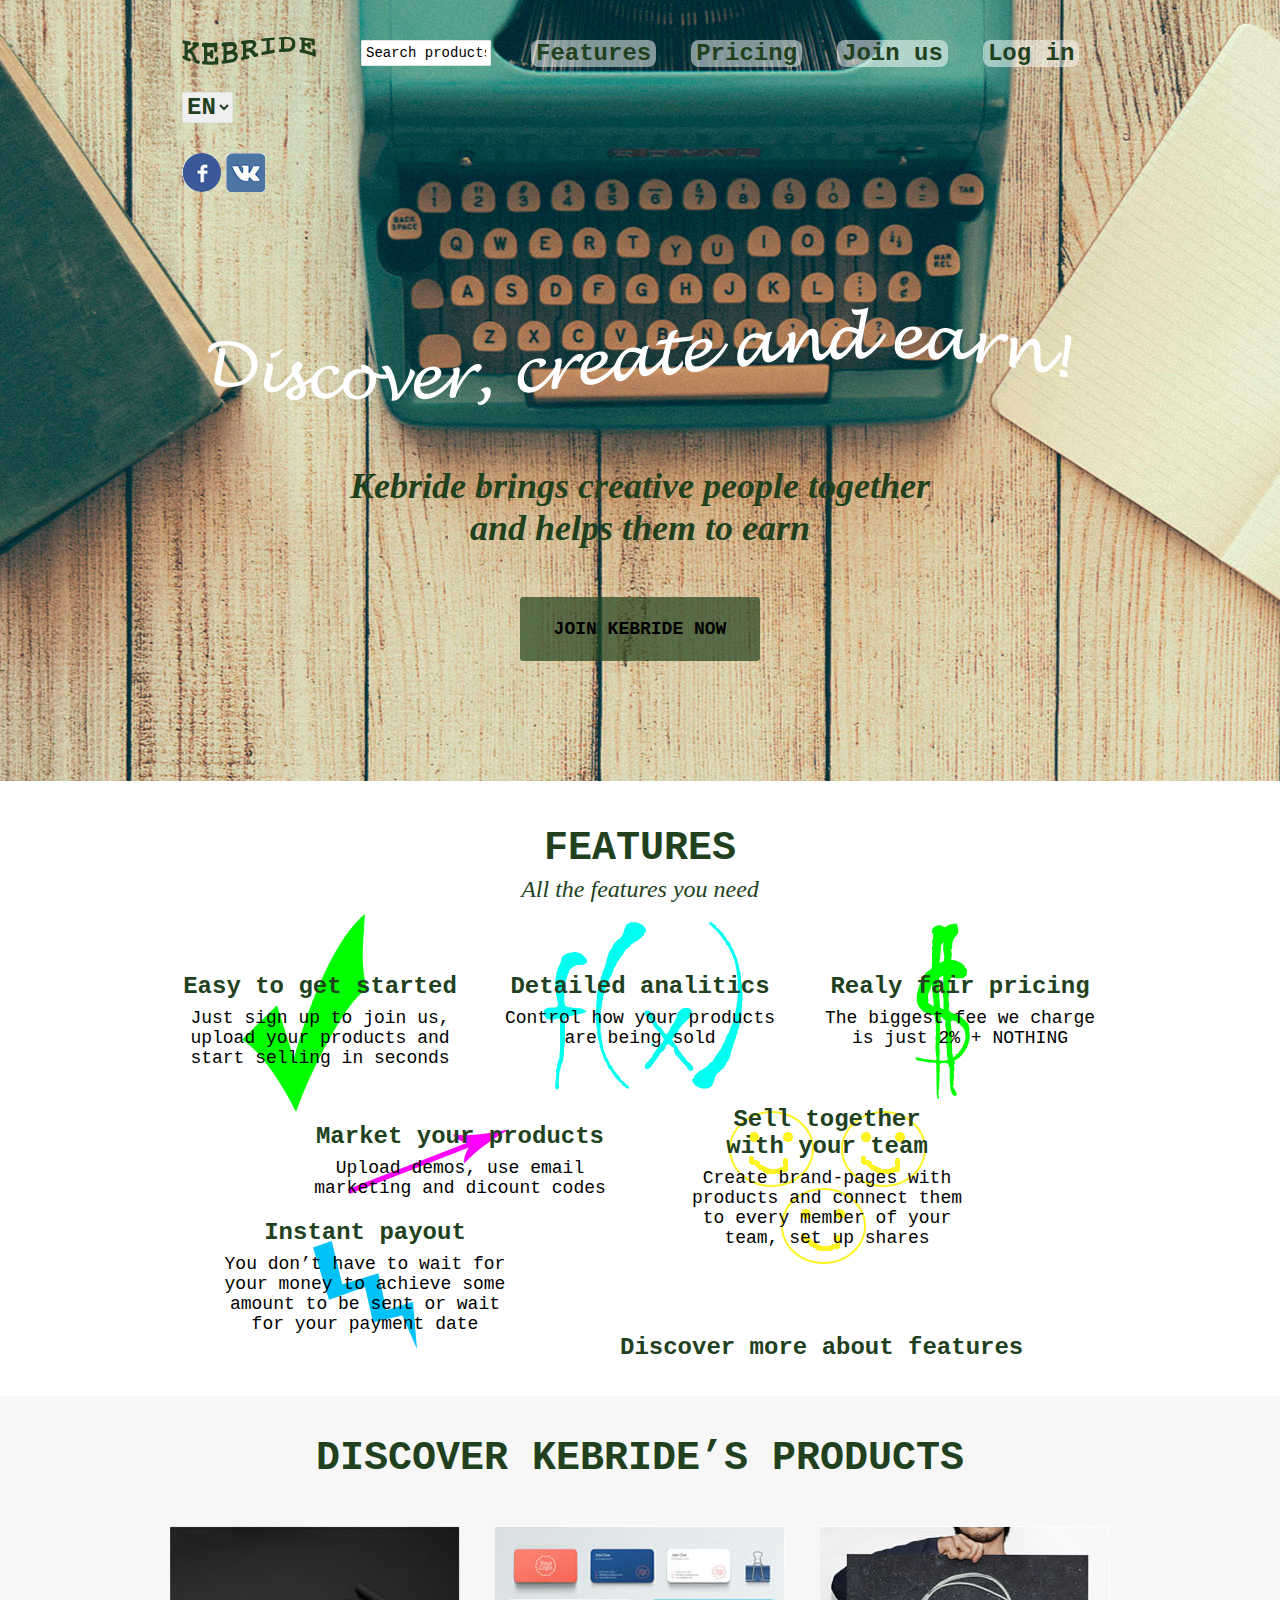
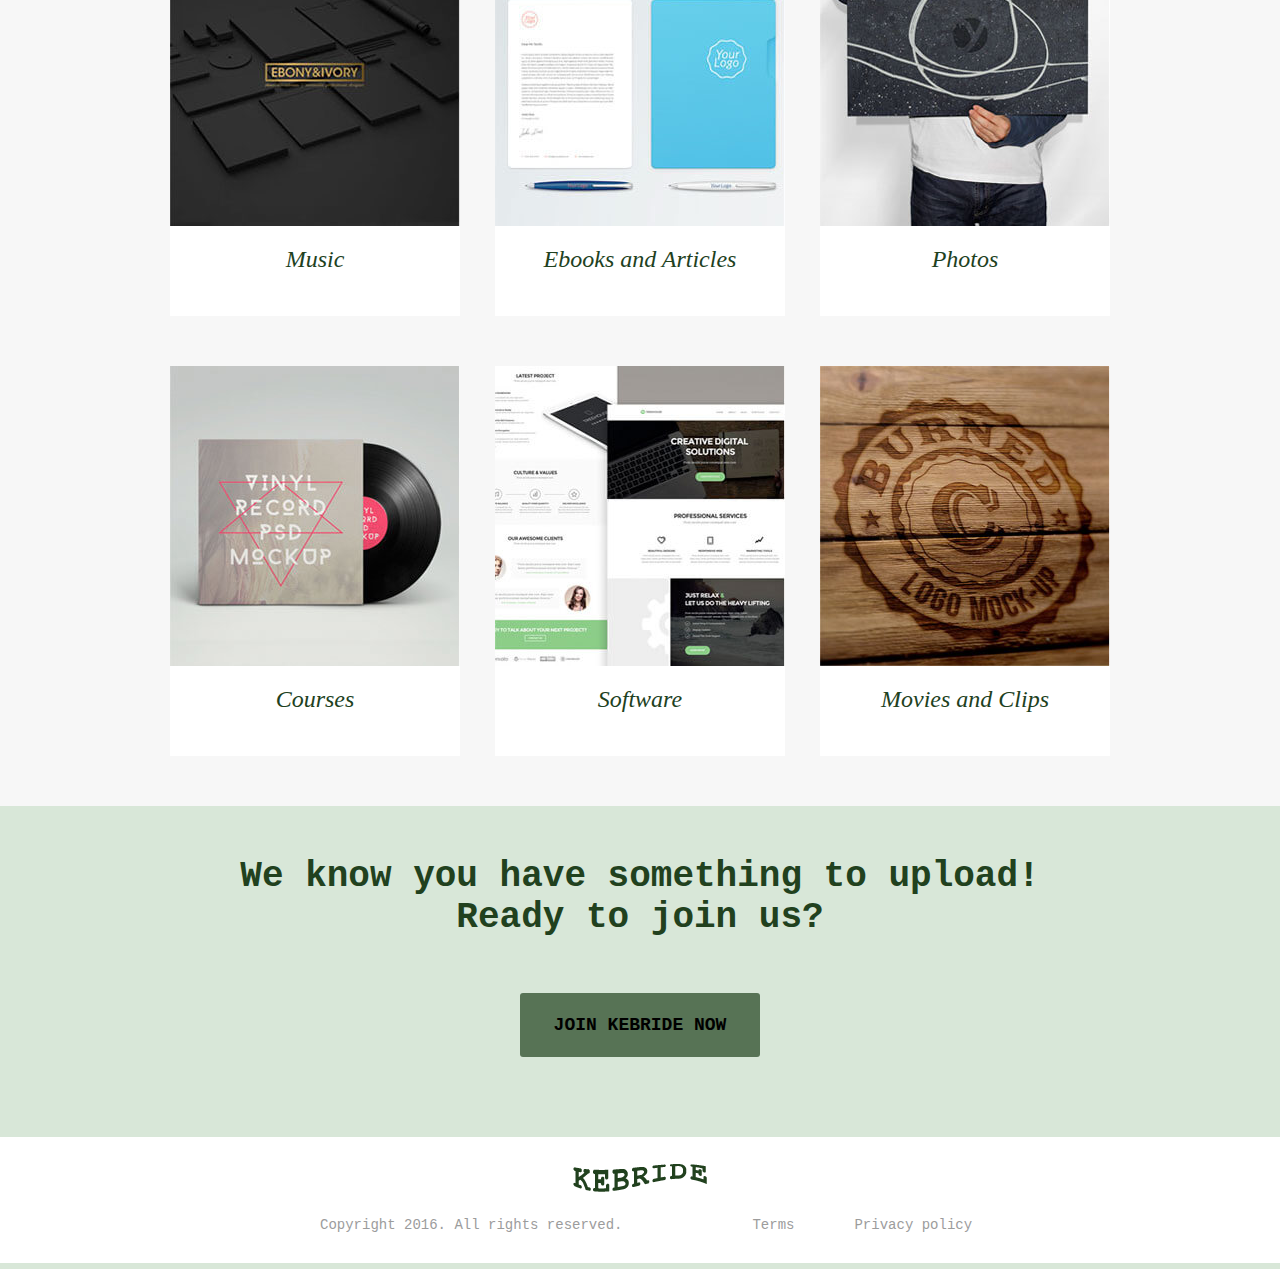
==== index.html @ 5f7774ef "v2 03_10_2016" ====
<!DOCTYPE html>
<html lang="ru">

<head>
    <meta charset="UTF-8">
    <meta http-equiv="X-UA-Compatible" content="IE=edge">
    <meta name="viewport" content="width=device-width, initial-scale=1.0">
    <link rel="stylesheet" href="css/normalize.css">
    <link rel="stylesheet" href="css/style.css">
    <title>Document</title>
</head>

<body>
    <header class="index-header">
        <div class="container">
            <img class="logo" src="img/logo.png" alt="logo" width="134" height="28">
            <form class="search" action="search.php" method="get">
                <input type="text" name="search" id="search" placeholder="Search products">
            </form>
            <nav class="index-menu">
                <ul>
                    <li>
                        <a href="">Features</a>
                    </li>
                    <li>
                        <a href="">Pricing</a>
                    </li>
                    <li>
                        <a href="">Join us</a>
                    </li>
                    <li>
                        <a href="">Log in</a>
                    </li>
                </ul>
            </nav>
            <select class="select" name="select_lang" id="select_lang">
                <option value="en">en</option>
                <option value="ru">ru</option>
            </select>
            <a class="fb" href="http://facebook.com"></a>
            <a class="vk" href="http://vk.com"></a>
            <div class="slogan"></div>
            <h1 class="index-title">Kebride brings creative people together<br> and helps them to earn</h1>
            <a class="btn" href="">join kebride now</a>
        </div>
    </header>
    <section class="features">
        <div class="container">
            <h3 class="section-title">features</h3>
            <p class="section-sub-title">All the features you need</p>
            <div class="feature-item item1">
                <span class="feature-item-title item-title1">Easy to get started</span>
                <p class="feature-item-text item-text1">Just sign up to join us, upload your products and start selling in seconds</p>
            </div>
            <div class="feature-item item2">
                <span class="feature-item-title item-title2">Detailed analitics</span>
                <p class="feature-item-text">Control how your products are being sold</p>
            </div>
            <div class="feature-item item3">
                <span class="feature-item-title item-title1">Realy fair pricing</span>
                <p class="feature-item-text">The biggest fee we charge is just 2% + NOTHING</p>
            </div>
            <div class="feature-item item4">
                <span class="feature-item-title item-title4">Market your products</span>
                <p class="feature-item-text">Upload demos, use email marketing and dicount codes</p>
            </div>
            <div class="feature-item item5">
                <span class="feature-item-title">Sell together</span>
                <span class="feature-item-title item-title5">with your team</span>
                <p class="feature-item-text">Create brand-pages with products and connect them to every member of your team, set up shares</p>
            </div>
            <div class="feature-item item6">
                <span class="feature-item-title item-title6">Instant payout</span>
                <p class="feature-item-text">You don’t have to wait for your money to achieve some amount to be sent or wait for your payment date</p>
            </div>
            <a class="features-link" href="#">Discover more about features</a>
        </div>
    </section>
    <section class="products">
        <div class="container">
            <h3 class="section-title">discover kebride’s products</h3>
            <a class="product-item music" href="#"><span class="product-item-title">Music</span></a>
            <a class="product-item ebook" href="#"><span class="product-item-title">Ebooks and Articles</span></a>
            <a class="product-item photo" href="#"><span class="product-item-title">Photos</span></a>
            <a class="product-item courses" href="#"><span class="product-item-title">Courses</span></a>
            <a class="product-item soft" href="#"><span class="product-item-title">Software</span></a>
            <a class="product-item movie" href="#"><span class="product-item-title">Movies and Clips</span></a>
        </div>
    </section>
    <section class="promoblock">
        <div class="container">
            <span class="promoblock-text">We know you have something to upload!</span>
            <span class="promoblock-text">Ready to join us?</span>
            <a class="btn" href="">join kebride now</a>
        </div>
    </section>
    <footer class="index-footer">
        <div class="container">
            <img class="logo" src="img/logo.png" alt="logo" width="134" height="28">
            <span class="footer-text">Copyright 2016. All rights reserved.</span>
            <a href="" class="footer-text">Terms</a>
            <a href="" class="footer-text">Privacy policy</a>
        </div>
    </footer>
</body>

</html>
---- css/style.css ----
body {
    font-family: Courier New Regular;
    font-size: 18px;
}

.index-header {
    width: 100%;
    /*    min-width: 940px;*/
    margin: 0 auto;
    padding-top: 40px;
    background: #c0c0c0 url(../img/bg-header.jpg) 50% 0 no-repeat;
    /*    background-size: cover;*/
}

.container {
    max-width: 940px;
    margin: 0 auto;
    font-size: 0;
    /*    outline: 1px solid red;*/
}

.logo {
    display: inline-block;
    width: 134px;
    margin-top: -3px;
    margin-right: 45px;
    margin-left: 12px;
    vertical-align: top;
}

.search {
    display: inline-block;
    margin: 0;
    vertical-align: top;
}

.search input[type=text] {
    width: 120px;
    padding: 4px;
    color: #000;
    font-family: Courier;
    font-size: 14px;
    border: 1px solid #e1e6e1;
    border-radius: 1px;
    outline: none;
}

::-webkit-input-placeholder {
    color: #000;
    font-family: Courier;
    font-size: 14px;
}

::-moz-placeholder {
    color: #000;
    font-family: Courier;
    font-size: 14px;
}

:-moz-placeholder {
    color: #000;
    font-family: Courier;
    font-size: 14px;
}

:-ms-input-placeholder {
    color: #000;
    font-family: Courier;
    font-size: 14px;
}

.index-menu {
    display: inline-block;
    margin-bottom: 25px;
    vertical-align: top;
}

.index-menu ul {
    display: inline-block;
    vertical-align: top;
    font-size: 0;
}

.index-menu ul li {
    display: inline-block;
    vertical-align: top;
}

.index-menu ul li a {
    display: block;
    margin-right: 35px;
    padding: 0 5px;
    color: #21411e;
    font-family: Courier;
    font-size: 24px;
    font-weight: bold;
    text-decoration: none;
    border-radius: 8px;
    background-color: rgba(255, 255, 255, .5);
}

.index-menu ul li:last-child a {
    margin-right: 0;
}

.index-menu ul li a:hover {
    /*    color: #0f0;*/
    color: #000;
    background-color: rgba(255, 255, 255, .75);
}

.select {
    display: block;
    margin-bottom: 30px;
    margin-left: 12px;
    color: #21411e;
    font-family: Courier;
    font-size: 24px;
    font-weight: bold;
    text-transform: uppercase;
    border: 1px solid #e1e6e1;
    border-radius: 1px;
    outline: none;
}

.slogan {
    width: 864px;
    height: 98px;
    margin: 0 auto 60px auto;
    background: url(../img/slogan.png) 0 0 no-repeat;
}

.fb,
.vk {
    display: inline-block;
    width: 39px;
    height: 39px;
    margin-right: 5px;
    margin-bottom: 115px;
    margin-left: 12px;
    vertical-align: top;
    border-radius: 50%;
    background: url(../img/icon-fb.png) 0 0 no-repeat;
}

.vk {
    margin-left: 0;
    border-radius: 0;
    background: url(../img/icon-vk.png) 0 0 no-repeat;
}

.fb:hover,
.vk:hover {
    opacity: .8;
}

.index-title {
    margin-bottom: 48px;
    color: #21411e;
    font-family: Lucida Handwriting;
    font-size: 36px;
    font-style: italic;
    text-align: center;
}

.btn {
    display: inline-block;
    vertical-align: top;
    width: 240px;
    margin-bottom: 120px;
    margin-left: 350px;
    padding: 22px 0;
    color: #000;
    font-family: Courier;
    font-size: 18px;
    font-weight: bold;
    text-decoration: none;
    text-align: center;
    text-transform: uppercase;
    border-radius: 3px;
    background-color: rgba(33, 65, 30, .7);
}

.btn:hover {
    color: #bababa;
    background-color: rgba(33, 65, 30, .8);
}

.features,
.products,
.promoblock,
.feature-item {
    color: #21411e;
    font-family: Courier;
}

.features {
    padding-top: 45px;
}

.section-title {
    margin-top: 0;
    margin-bottom: 5px;
    text-align: center;
    font-size: 40px;
    font-weight: bold;
    text-transform: uppercase;
}

.section-sub-title {
    margin-top: 0;
    margin-bottom: 0;
    font-family: Lucida Handwriting;
    font-size: 24px;
    font-style: italic;
    text-align: center;
}

.feature-item {
    display: inline-block;
    vertical-align: top;
}

.feature-item-title {
    display: block;
    text-align: center;
    font-size: 24px;
    font-weight: bold;
}

.feature-item-text {
    margin: 0;
    color: #000;
    text-align: center;
    font-size: 18px;
}

.item1 {
    width: 280px;
    min-height: 200px;
    margin-right: 20px;
    padding: 0 10px 20px 10px;
    background: #fff url(../img/feat1.png) 41% 50% no-repeat;
}

.item-title1 {
    margin-top: 70px;
    margin-bottom: 8px;
}

.item2 {
    width: 280px;
    min-height: 168px;
    margin-right: 20px;
    padding: 0 10px 20px 10px;
    background: #fff url(../img/feat2.png) 53% 93% no-repeat;
    z-index: 10;
}

.item-title2 {
    margin-top: 70px;
    margin-bottom: 8px;
}

.item3 {
    width: 280px;
    min-height: 176px;
    padding: 0 10px 20px 10px;
    background: #fff url(../img/feat3.png) 41% 100% no-repeat;
    z-index: 10;
}

.item4 {
    width: 300px;
    min-height: 65px;
    margin-right: 57px;
    margin-left: 130px;
    padding: 0 10px 20px 10px;
    background: #fff url(../img/feat4.png) 30% 20% no-repeat;
}

.item-title4 {
    margin-bottom: 8px;
}

.item5 {
    width: 280px;
    min-height: 153px;
    margin-top: -17px;
    padding: 0 10px 20px;
    background: #fff url(../img/feat5.png) 50% 27% no-repeat;
}

.item-title5 {
    margin-top: 0;
    margin-bottom: 8px;
}

.item6 {
    width: 300px;
    min-height: 108px;
    margin-top: -60px;
    margin-left: 35px;
    padding: 0 10px 20px;
    background: #fff url(../img/feat6.png) 50% 82% no-repeat;
}

.item-title6 {
    margin-top: 0;
    margin-bottom: 8px;
}

.features-link {
    display: inline-block;
    vertical-align: top;
    margin-left: 450px;
    margin-top: -20px;
    margin-bottom: 35px;
    color: #21411e;
    font-size: 24px;
    font-weight: bold;
    text-decoration: none;
}

.features-link:hover {
    color: #0f0;
}

.products {
    padding-top: 40px;
    background-color: #f7f7f7;
}

.products .section-title {
    margin-bottom: 45px;
}

.product-item {
    display: inline-block;
    width: 290px;
    min-height: 390px;
    margin-right: 35px;
    margin-bottom: 50px;
    vertical-align: top;
    text-decoration: none;
}

.product-item-title {
    display: block;
    margin-top: 320px;
    color: #21411e;
    font-family: Lucida Handwriting;
    font-size: 24px;
    font-style: italic;
    text-align: center;
}

.product-item:hover {
    -moz-transition: all .5s ease-out;
    -o-transition: all .5s ease-out;
    -webkit-transition: all .5s ease-out;
    -webkit-transform: scale(1.1);
    -moz-transform: scale(1.1);
    -o-transform: scale(1.1);
}

.music {
    background: #fff url(../img/product1.jpg) 0 0 no-repeat;
}

.ebook {
    background: #fff url(../img/product2.jpg) 0 0 no-repeat;
}

.photo {
    margin-right: 0;
    background: #fff url(../img/product3.jpg) 0 0 no-repeat;
}

.courses {
    background: #fff url(../img/product4.jpg) 0 0 no-repeat;
}

.soft {
    background: #fff url(../img/product5.jpg) 0 0 no-repeat;
}

.movie {
    margin-right: 0;
    background: #fff url(../img/product6.jpg) 0 0 no-repeat;
}

.promoblock {
    padding-top: 50px;
    background-color: #d8e7d8;
}

.promoblock .btn {
    margin-top: 55px;
    margin-bottom: 80px;
}

.promoblock-text {
    display: block;
    text-align: center;
    font-size: 36px;
    font-weight: bold;
}

.index-footer {
    padding-top: 30px;
    font-family: Courier;
    border-bottom: 6px solid #d8e7d8;
}

.index-footer .logo {
    margin-left: 403px;
    margin-right: 403px;
    margin-bottom: 25px;
}

.footer-text {
    display: inline-block;
    vertical-align: top;
    margin-bottom: 30px;
    color: #9c9c9c;
    font-size: 14px;
}

span.footer-text {
    margin-left: 150px;
    margin-right: 130px;
}

a.footer-text {
    margin-right: 60px;
    text-decoration: none;
}

a.footer-text:last-child {
    margin-right: 0;
}

a.footer-text:hover {
    color: #000;
}
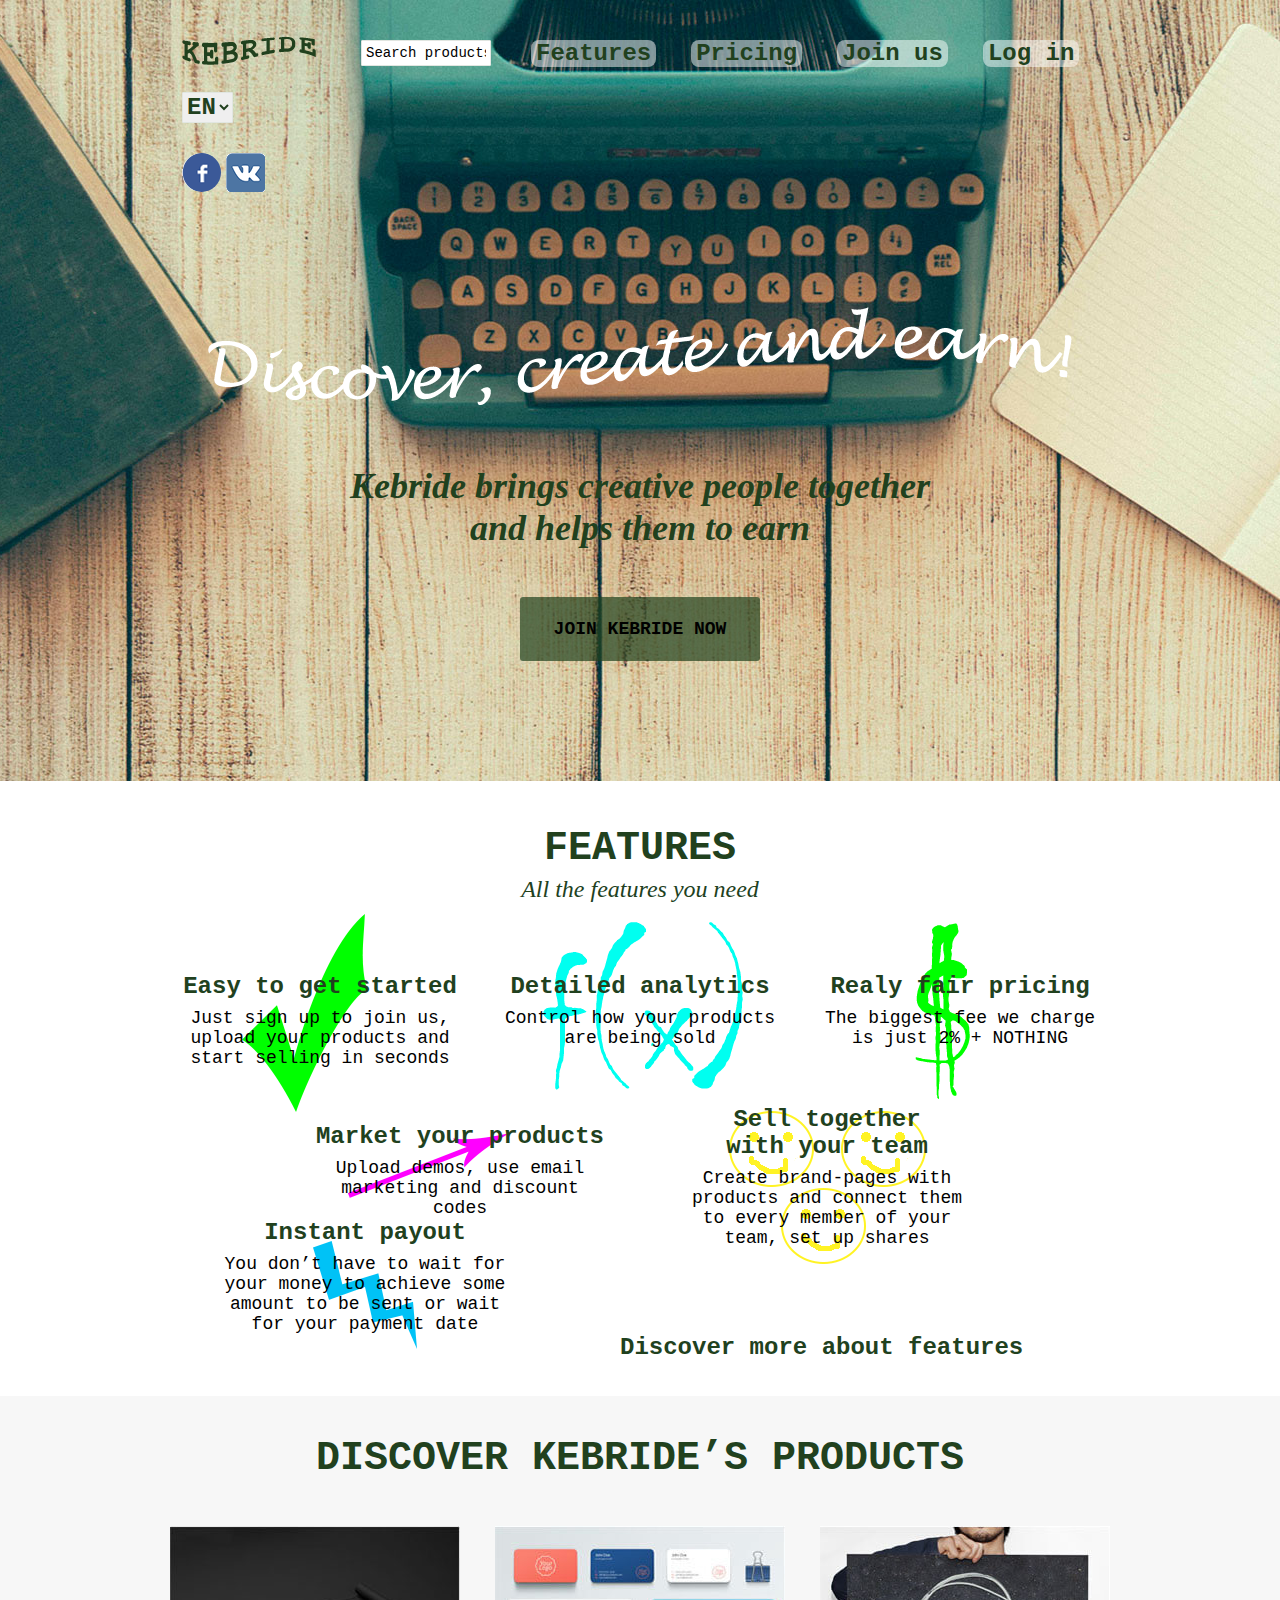
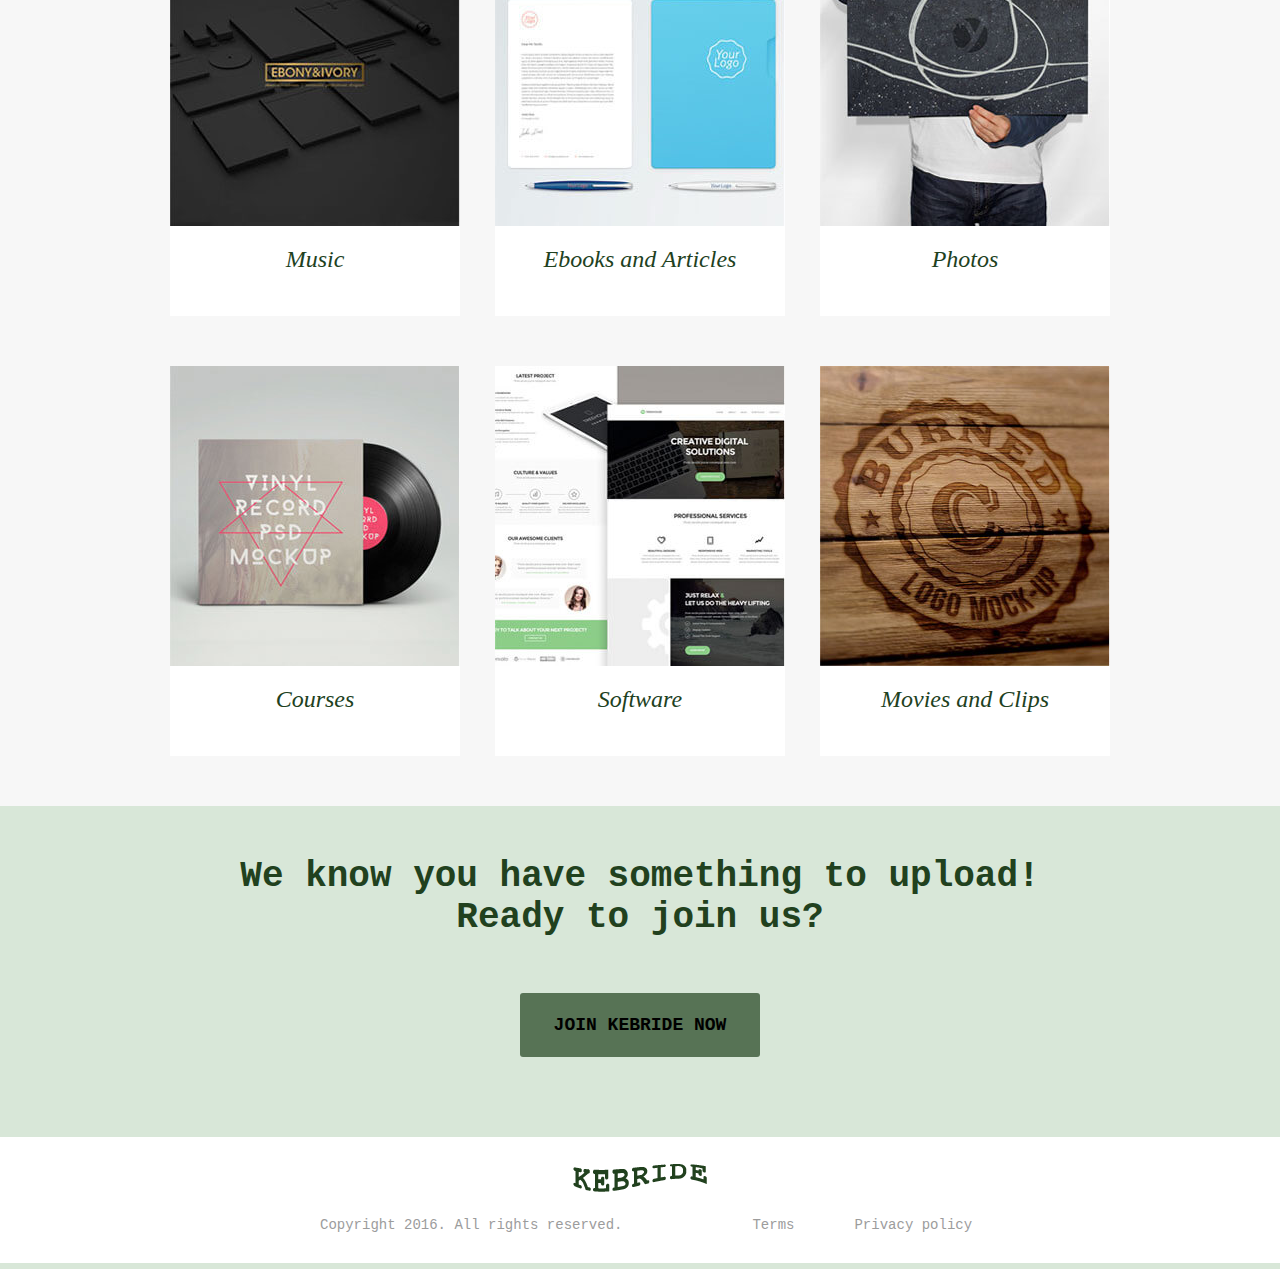
==== commit 6b5be3dc: "21_10_2016" ====
--- a/index.html
+++ b/index.html
@@ -1,19 +1,21 @@
 <!DOCTYPE html>
-<html lang="ru">
+<html lang="en">
 
 <head>
     <meta charset="UTF-8">
     <meta http-equiv="X-UA-Compatible" content="IE=edge">
     <meta name="viewport" content="width=device-width, initial-scale=1.0">
+    <link rel="icon" href="img/favicon.ico" type="image/x-icon">
     <link rel="stylesheet" href="css/normalize.css">
     <link rel="stylesheet" href="css/style.css">
-    <title>Document</title>
+    <title>KEBRIDE</title>
 </head>
 
 <body>
     <header class="index-header">
         <div class="container">
             <img class="logo" src="img/logo.png" alt="logo" width="134" height="28">
+            <!--            -->
             <form class="search" action="search.php" method="get">
                 <input type="text" name="search" id="search" placeholder="Search products">
             </form>
@@ -26,10 +28,10 @@
                         <a href="">Pricing</a>
                     </li>
                     <li>
-                        <a href="">Join us</a>
-                    </li>
-                    <li>
-                        <a href="">Log in</a>
+                        <a href="#" onclick="showModalWindow('modal_window_reg')">Join us</a>
+                    </li>
+                    <li>
+                        <a href="#" onclick="showModalWindow('modal_window_enter')">Log in</a>
                     </li>
                 </ul>
             </nav>
@@ -41,7 +43,7 @@
             <a class="vk" href="http://vk.com"></a>
             <div class="slogan"></div>
             <h1 class="index-title">Kebride brings creative people together<br> and helps them to earn</h1>
-            <a class="btn" href="">join kebride now</a>
+            <a class="btn" href="#" onclick="showModalWindow('modal_window_reg')">join kebride now</a>
         </div>
     </header>
     <section class="features">
@@ -53,7 +55,7 @@
                 <p class="feature-item-text item-text1">Just sign up to join us, upload your products and start selling in seconds</p>
             </div>
             <div class="feature-item item2">
-                <span class="feature-item-title item-title2">Detailed analitics</span>
+                <span class="feature-item-title item-title2">Detailed analytics</span>
                 <p class="feature-item-text">Control how your products are being sold</p>
             </div>
             <div class="feature-item item3">
@@ -62,7 +64,7 @@
             </div>
             <div class="feature-item item4">
                 <span class="feature-item-title item-title4">Market your products</span>
-                <p class="feature-item-text">Upload demos, use email marketing and dicount codes</p>
+                <p class="feature-item-text">Upload demos, use email marketing and discount codes</p>
             </div>
             <div class="feature-item item5">
                 <span class="feature-item-title">Sell together</span>
@@ -87,13 +89,13 @@
             <a class="product-item movie" href="#"><span class="product-item-title">Movies and Clips</span></a>
         </div>
     </section>
-    <section class="promoblock">
+    <div class="promoblock">
         <div class="container">
             <span class="promoblock-text">We know you have something to upload!</span>
             <span class="promoblock-text">Ready to join us?</span>
-            <a class="btn" href="">join kebride now</a>
-        </div>
-    </section>
+            <a class="btn" href="#" onclick="showModalWindow('modal_window_reg')">join kebride now</a>
+        </div>
+    </div>
     <footer class="index-footer">
         <div class="container">
             <img class="logo" src="img/logo.png" alt="logo" width="134" height="28">
@@ -102,6 +104,110 @@
             <a href="" class="footer-text">Privacy policy</a>
         </div>
     </footer>
+    <!--модальное окно Вход на сайт-->
+    <div class="fixed-overlay" id="modal_window_enter">
+        <div class="modal">
+            <div class="modal-window-container claerfix">
+                <div class="modal-window-title-enter clearfix">
+                    <h2>Log in to Kebride</h2>
+                    <a href="#" class="modal-window-close icon" title="Закрыть окно" onclick="closeModalWindow('modal_window_enter')"></a>
+                </div>
+                <!-- форма входа на сайт, данные отправляются скрипту enter_site.php -->
+                <form class="modal-window-enter-user clearfix" action="enter_site.php" method="post">
+                    <!-- текст "Пользователь с таким именем не зарегистрирован!" должен генерировать php, тут нужно применить ajax  -->
+                    <h3 class="error">Пользователь с таким именем не зарегистрирован!</h3>
+                    <!--   -->
+                    <div class="social-auth">
+                        <a class="social-auth-btn social-auth-fb" href="#">Log in with Facebook</a>
+                        <a class="social-auth-btn social-auth-vk" href="#">Log in with VK</a>
+                    </div>
+                    <div class="classic-auth">
+                        <input class="" type="email" name="user_login" id="user_login" placeholder="Email address" required>
+                        <input class="" type="password" name="user_password" id="user_password" placeholder="Password" required>
+                    </div>
+                    <!-- при нажатии на эту кнопку переменные user_login user_password отправляются скрипту enter_site.php   -->
+                    <input class="btn" id="form_enter_btn_submit" type="submit" name="submit" value="Log in">
+                    <!--   -->
+                </form>
+                <!-- форма для смены пароля -->
+                <form class="forgot-password-form clearfix" id="forgot_password_form" action="forgot_password.php" method="post">
+                    <!-- текст "Пользователь с таким именем не зарегистрирован!" должен генерировать php, тут нужно применить ajax  -->
+                    <h3 class="error">Пользователь с таким именем не зарегистрирован!</h3>
+                    <div class="modal_window_enter-block"></div>
+                    <input type="email" name="user_email" id="user_email" placeholder="Ваш E-mail" required>
+                    <!-- при нажатии на эту кнопку переменная user_email отправляются скрипту forgot_password.php   -->
+                    <input class="btn" type="submit" name="submit" value="continue">
+                    <!--     -->
+                    <a href="#" class="modal-window-close icon" title="Закрыть окно" onclick="toggleClass('form_enter_btn_submit', 'forgot_password_form')"></a>
+                </form>
+                <span class="divider"></span>
+                <div class="forgot-registration">
+                    <span><a href='#' onclick="toggleClass('modal_window_reg', 'modal_window_enter')">Don't have an account yet</a>?</span>
+                    <span>Or  <a class="forgot-password" href="#" onclick="toggleClass('forgot_password_form', 'form_enter_btn_submit')">forgot password?</a></span>
+                </div>
+
+            </div>
+        </div>
+    </div>
+
+    <!--модальное окно Регистрация-->
+    <div class="fixed-overlay" id="modal_window_reg">
+        <div class="modal">
+            <div class="modal-window-container clearfix">
+                <div class="modal-window-title-reg clearfix">
+                    <h2>Join Kebride</h2>
+                    <a href="#" class="modal-window-close icon" title="Закрыть окно" onclick="closeModalWindow('modal_window_reg')"></a>
+                </div>
+                <!-- форма регистрации на сайте, данные отправляются скрипту reg_site.php -->
+                <form class="modal-window-reg-user clearfix" action="reg_site.php" method="post">
+                    <div class="social-auth">
+                        <a class="social-auth-btn social-auth-fb" href="#">Sign up with Facebook</a>
+                        <a class="social-auth-btn social-auth-vk" href="#">Sign up with VK</a>
+                    </div>
+                    <div class="classic-auth">
+                        <input class="" type="email" name="new_user_login" id="new_user_login" placeholder="Email address" required>
+                        <input class="" type="password" name="new_user_password" id="new_user_password" placeholder="Password" required>
+                    </div>
+                    <!-- при нажатии на эту кнопку переменные new_user_login new_user_password отправляются скрипту reg_site.php   -->
+                    <input class="btn" id="form_reg_btn_submit" type="submit" name="submit" value="Sign up">
+                    <!--    -->
+                </form>
+                <span>By clicking "Sign up" you agree to our <a href="#">Terms of Service</a> and <a href="#">Privacy Policy</a></span>
+                <span class="divider"></span>
+                <div class="switch-enter-form">
+                    <span><a href="#" onclick="toggleClass('modal_window_enter', 'modal_window_reg')">Have an account</a>?</span>
+                </div>
+            </div>
+        </div>
+    </div>
+    <script>
+        //показать модальное окно
+        function showModalWindow(elem) {
+            var element = document.getElementById(elem);
+            element.style.display = 'block';
+        }
+        //скрыть модальное окно
+        function closeModalWindow(elem) {
+            var element = document.getElementById(elem);
+            element.style.display = 'none';
+        }
+        //переключение классов
+        function toggleClass(elem1, elem2) {
+            var element1 = document.getElementById(elem1);
+            var element2 = document.getElementById(elem2)
+            element1.style.display = 'block';
+            element2.style.display = 'none';
+        }
+        //скрыть модальное окно при нажатии на Esc
+        window.addEventListener("keydown", function (event) {
+            if (event.keyCode == 27) {
+                var modal_window_enter = document.getElementById('modal_window_enter');
+                var modal_window_reg = document.getElementById('modal_window_reg');
+                modal_window_enter.style.display = 'none';
+                modal_window_reg.style.display = 'none';
+            }
+        });
+    </script>
 </body>
 
 </html>--- a/css/style.css
+++ b/css/style.css
@@ -1,6 +1,12 @@
 body {
-    font-family: Courier New Regular;
+    font-family: Courier;
     font-size: 18px;
+}
+
+.clearfix:after {
+    content: "";
+    display: table;
+    clear: both;
 }
 
 .index-header {
@@ -443,4 +449,305 @@
 
 a.footer-text:hover {
     color: #000;
-}+}
+
+
+/*--- модальное окно Вход на сайт ----*/
+
+#modal_window_enter,
+#modal_window_reg {
+    display: none;
+}
+
+.fixed-overlay {
+    position: fixed;
+    overflow: auto;
+    left: 0;
+    top: 0;
+    width: 100%;
+    height: 100%;
+    text-align: center;
+    white-space: nowrap;
+    background-color: rgba(0, 0, 0, 0.5);
+}
+
+.fixed-overlay__modal {
+    /*    text-align: center;*/
+    /*    white-space: nowrap;*/
+}
+
+.fixed-overlay__modal::after {
+    /*    display: inline-block;*/
+    /*    vertical-align: middle;*/
+    /*    width: 0;*/
+    /*    height: 100%;*/
+    /*    content: '';*/
+}
+
+.fixed-overlay::after {
+    display: inline-block;
+    vertical-align: middle;
+    width: 0;
+    height: 100%;
+    content: '';
+}
+
+.modal {
+    display: inline-block;
+    vertical-align: middle;
+}
+
+.modal-window-container {
+    width: 630px;
+    min-width: 200px;
+    padding: 25px 35px;
+    text-align: left;
+    white-space: normal;
+    background-color: #d8e7d8;
+    border-radius: 3px;
+}
+
+.modal-window-container span {
+    display: block;
+    text-align: center;
+    color: #21411e;
+    font-size: 14px;
+}
+
+.modal-window-container span a {
+    color: #21411e;
+}
+
+.modal-window-title-enter h2,
+.modal-window-title-reg h2 {
+    float: left;
+    color: #21411e;
+    margin: 5px 332px 30px 0;
+}
+
+.modal-window-title-reg h2 {
+    margin-right: 413px;
+}
+
+.modal-window-close.icon {
+    display: inline-block;
+    vertical-align: top;
+    color: red;
+    position: absolute;
+    margin-top: 0;
+    margin-left: 0;
+    width: 28px;
+    height: 28px;
+    border-radius: 50%;
+}
+
+.modal-window-close.icon:before {
+    content: '';
+    position: absolute;
+    top: 13px;
+    left: 4px;
+    width: 21px;
+    height: 2px;
+    background-color: currentColor;
+    -webkit-transform: rotate(-45deg);
+    transform: rotate(-45deg);
+}
+
+.modal-window-close.icon:after {
+    content: '';
+    position: absolute;
+    top: 13px;
+    left: 4px;
+    width: 21px;
+    height: 2px;
+    background-color: currentColor;
+    -webkit-transform: rotate(45deg);
+    transform: rotate(45deg);
+}
+
+.modal-window-close.icon:hover {
+    color: #fff;
+    background-color: red;
+}
+
+.error {
+    display: none;
+    margin: 0;
+    margin-bottom: 30px;
+    padding: 10px;
+    text-align: center;
+    text-transform: uppercase;
+    color: #fff;
+    background-color: red;
+    border-radius: 3px;
+}
+
+.social-auth {
+    float: left;
+    width: 300px;
+    margin-right: 30px;
+}
+
+.social-auth-btn {
+    display: inline-block;
+    width: 250px;
+    margin-bottom: 15px;
+    vertical-align: top;
+    padding: 18px 0 18px 50px;
+    color: #fff;
+    font-size: 16px;
+    text-decoration: none;
+    text-align: center;
+    border-radius: 3px;
+}
+
+.social-auth-fb {
+    position: relative;
+    background-color: #5175b8;
+}
+
+.social-auth-btn:hover {
+    opacity: .8;
+}
+
+.social-auth-vk {
+    position: relative;
+    background-color: #2a5885;
+}
+
+.social-auth-fb:before,
+.social-auth-vk:before {
+    position: absolute;
+    top: 0;
+    left: 0;
+    width: 54px;
+    height: 54px;
+    /*    padding-top: 12px;*/
+    content: '';
+    font-weight: bold;
+    color: #fff;
+    font-size: 25px;
+    border-top-left-radius: 3px;
+    border-bottom-left-radius: 3px;
+    background: #1a4780 url(../img/icon-fb.jpg) 50% 50% no-repeat;
+}
+
+.social-auth-vk:before {
+    content: '';
+    /*    background: #1a4876;*/
+    background: #1a4876 url(../img/vk.png) 50% 50% no-repeat;
+}
+
+.classic-auth {
+    float: left;
+    width: 300px;
+}
+
+.classic-auth input[type=email],
+.classic-auth input[type=password],
+.forgot-password-form input[type=email] {
+    width: 258px;
+    margin-bottom: 15px;
+    padding: 17px 20px;
+    font-size: 16px;
+    border-radius: 3px;
+    border: 1px solid #c4c4c4;
+    outline: none;
+    background-color: #f7f7f7;
+}
+
+.modal-window-btn {
+    float: left;
+    width: 300px;
+    margin: 0 auto;
+}
+
+.modal-window-enter-user input[type=submit],
+.modal-window-reg-user input[type=submit] {
+    width: 200px;
+    margin: 0 10px 25px 215px;
+    padding: 16px 0;
+    border-radius: 3px;
+    border: none;
+    outline: none;
+}
+
+.modal-window-reg-user input[type=submit] {
+    /*    width: 350px;*/
+    margin-left: 215px;
+}
+
+.forgot-password-form {
+    position: relative;
+    display: none;
+    margin-bottom: 13px;
+}
+
+.modal_window_enter-block {
+    position: absolute;
+    top: -140px;
+    left: -2px;
+    width: 635px;
+    height: 130px;
+    background-color: rgba(216, 231, 216, .8);
+}
+
+.forgot-password-form input[type=submit] {
+    width: 200px;
+    margin: 0 30px 0 0;
+    padding: 16px 0;
+    border-radius: 3px;
+    border: none;
+    outline: none;
+}
+
+.forgot-password-form input[type=email] {
+    float: left;
+    width: 310px;
+    margin-right: 25px;
+}
+
+.divider {
+    display: block;
+    height: 1px;
+    margin: 5px 0;
+    background-color: #c4c4c4;
+}
+
+.forgot-registration,
+.switch-enter-form {
+    padding-top: 10px;
+    color: #21411e;
+}
+
+.forgot-registration span,
+.switch-enter-form span {
+    display: inline-block;
+    vertical-align: top;
+    font-size: 18px;
+    margin-right: 132px;
+    vertical-align: top;
+}
+
+.switch-enter-form span {
+    margin-right: 0;
+    margin-left: 228px;
+}
+
+.forgot-registration span a,
+.switch-enter-form span a {
+    color: #21411e;
+    text-decoration: none;
+}
+
+.forgot-registration span a:hover,
+.switch-enter-form span a:hover {
+    text-decoration: underline;
+}
+
+.forgot-registration span:last-child {
+    margin-right: 0;
+}
+
+
+/*--- конец модального окна Вход на сайт ---*/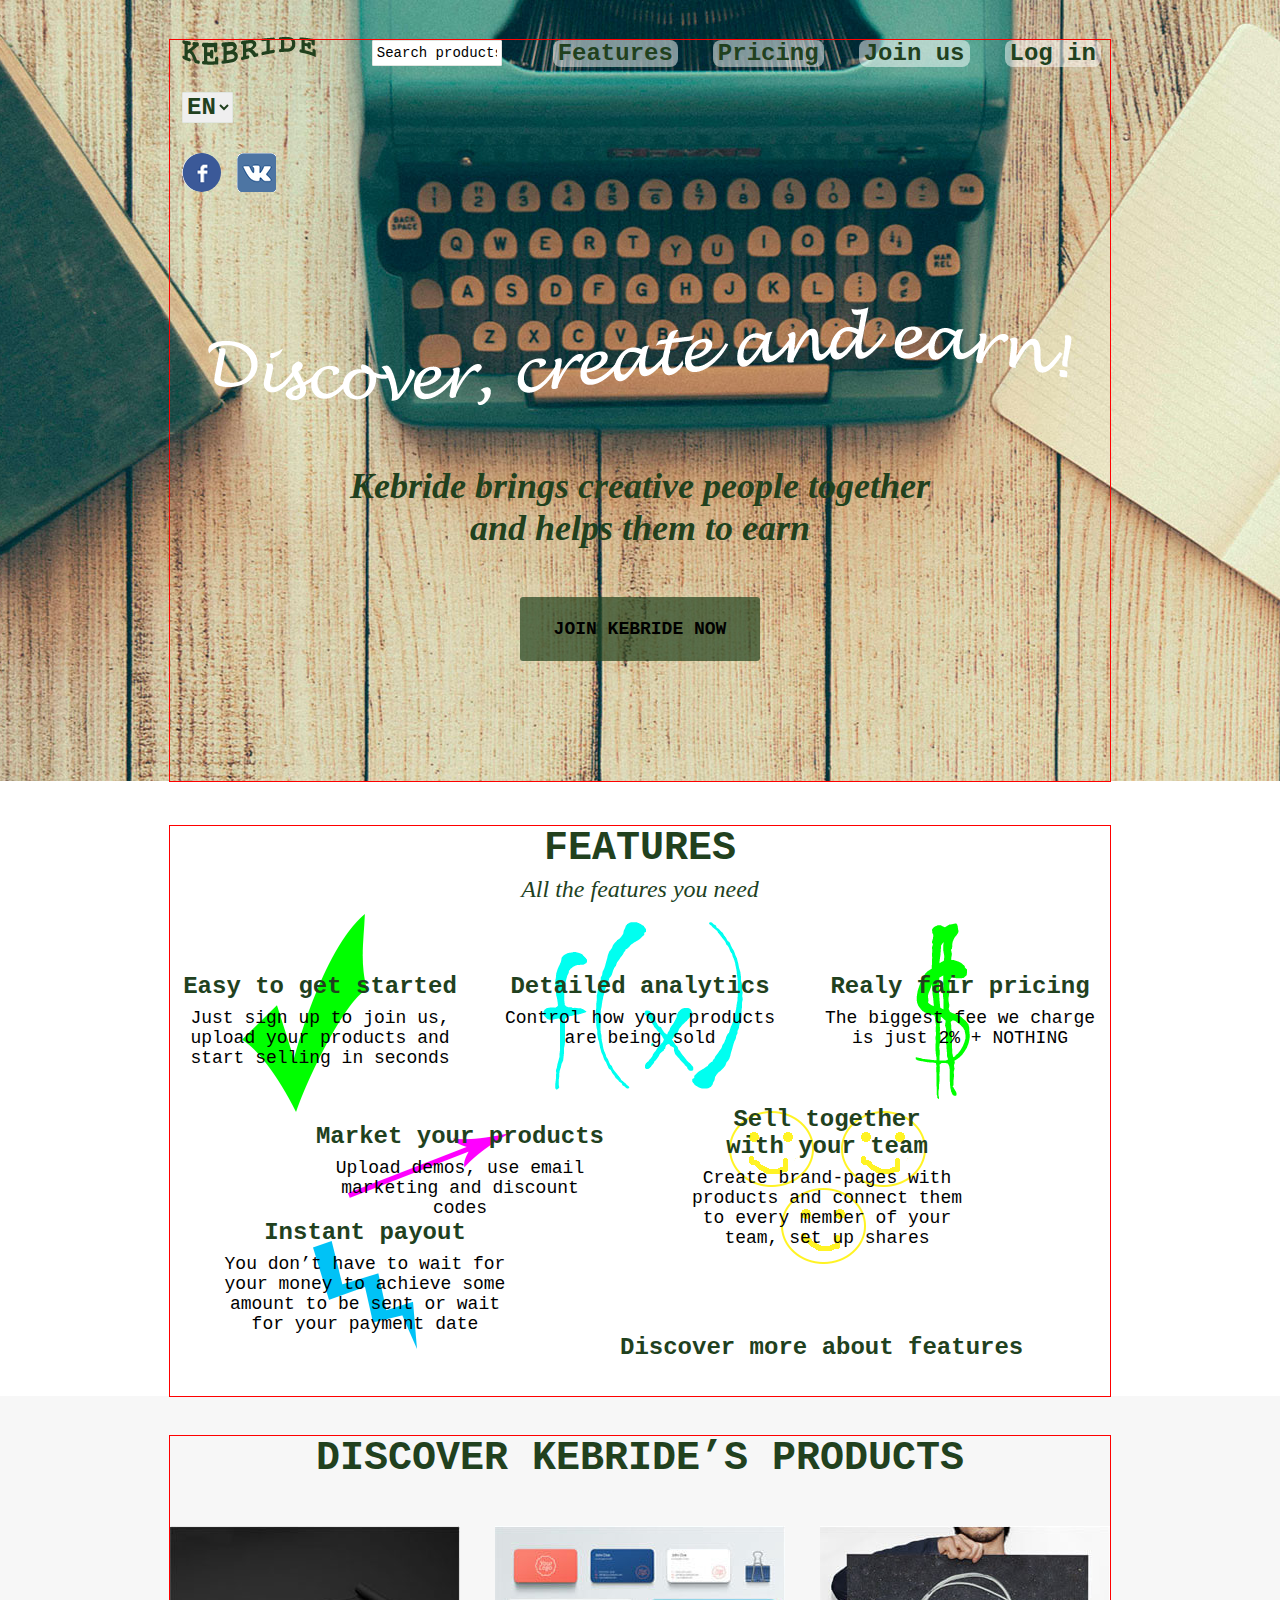
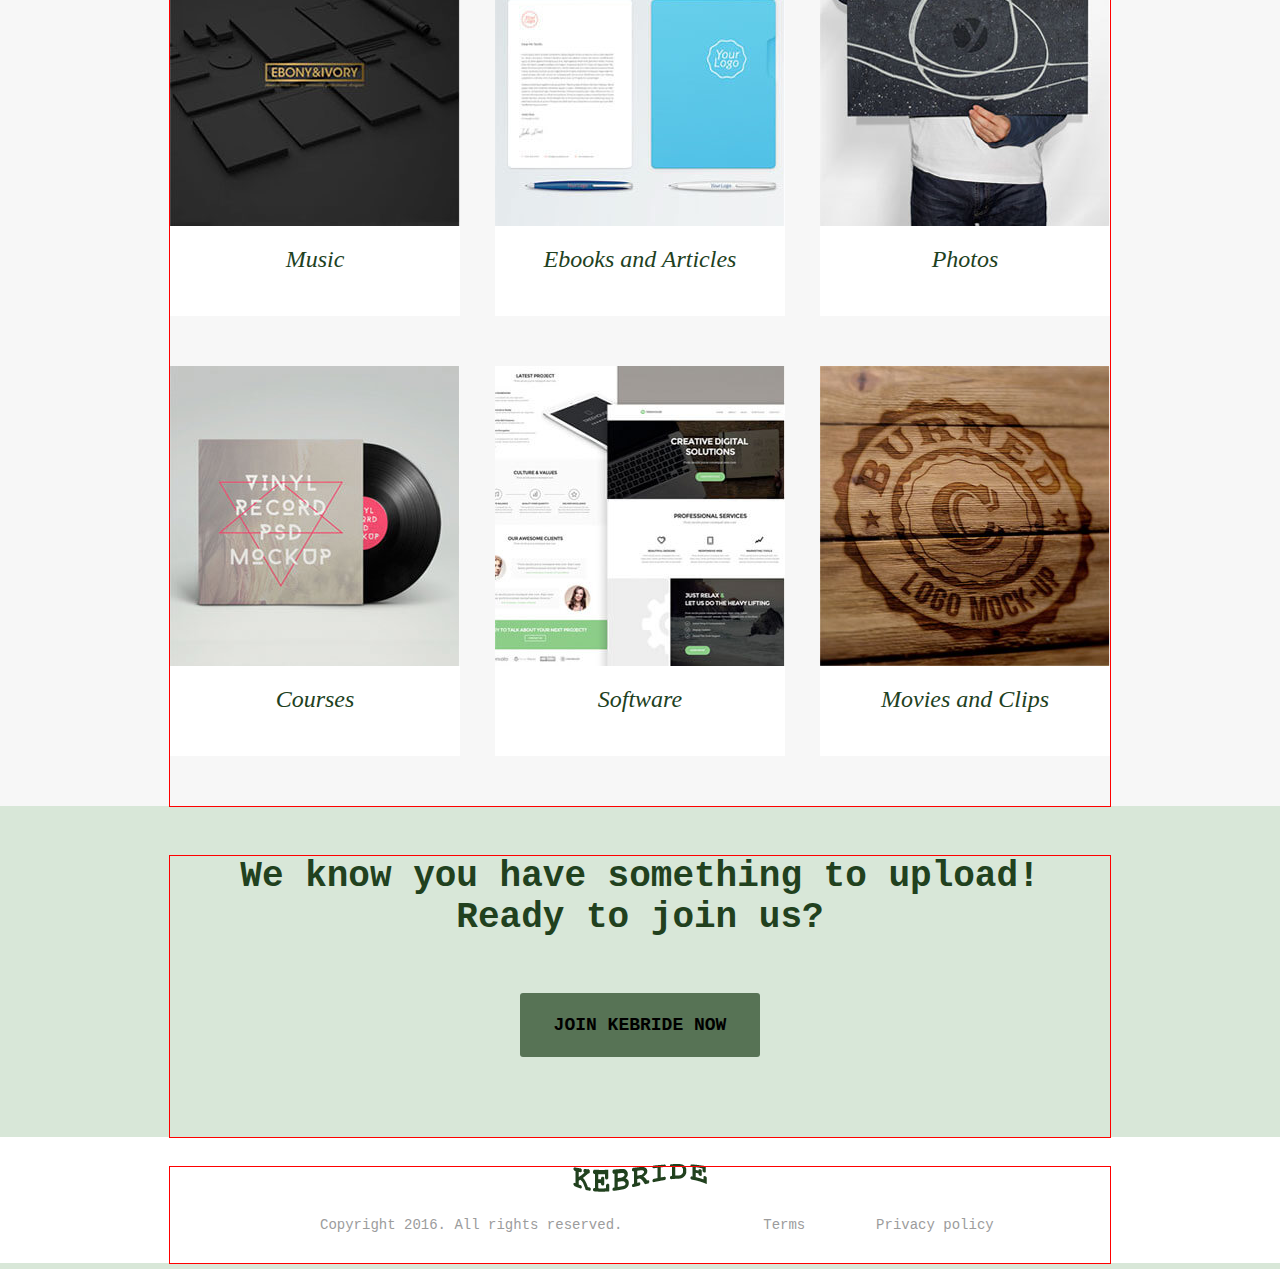
==== commit 393e2bbd: "25_10_2016" ====
--- a/index.html
+++ b/index.html
@@ -47,7 +47,7 @@
         </div>
     </header>
     <section class="features">
-        <div class="container">
+        <div class="container reset-font">
             <h3 class="section-title">features</h3>
             <p class="section-sub-title">All the features you need</p>
             <div class="feature-item item1">
@@ -79,7 +79,7 @@
         </div>
     </section>
     <section class="products">
-        <div class="container">
+        <div class="container reset-font">
             <h3 class="section-title">discover kebride’s products</h3>
             <a class="product-item music" href="#"><span class="product-item-title">Music</span></a>
             <a class="product-item ebook" href="#"><span class="product-item-title">Ebooks and Articles</span></a>
--- a/css/style.css
+++ b/css/style.css
@@ -21,8 +21,12 @@
 .container {
     max-width: 940px;
     margin: 0 auto;
+    /*    font-size: 0;*/
+    outline: 1px solid red;
+}
+
+.reset-font {
     font-size: 0;
-    /*    outline: 1px solid red;*/
 }
 
 .logo {
@@ -750,4 +754,63 @@
 }
 
 
-/*--- конец модального окна Вход на сайт ---*/+/*--- конец модального окна Вход на сайт ---*/
+
+
+/*---- page dashboard_analytics_sales.html ---*/
+
+.inner-header {
+    width: 100%;
+    margin: 0 auto;
+    padding-top: 40px;
+}
+
+.inner-menu {
+    display: inline-block;
+    margin-top: 0;
+    padding: 0;
+    vertical-align: top;
+    font-size: 1.333em;
+    list-style: none;
+}
+
+.inner-menu li {
+    display: inline-block;
+    vertical-align: top;
+}
+
+.inner-menu li a {
+    
+}
+
+.inner-menu li a i {
+    color: #000;
+}
+
+.inner-menu li a:hover {
+    color: #0f0;
+}
+
+.inner-menu-link-dashboard {
+    position: relative;
+    display: inline-block;
+    padding: 5px 5px 5px 24px;
+    vertical-align: top;
+    color: #21411e;
+    text-decoration: none;
+}
+
+.inner-menu-link-dashboard:before {
+    position: absolute;
+    top: 1px;
+    left: 1px;
+    width: 25px;
+    height: 25px;
+    font-family: 'FontAwesome';
+    content: '\f0ae';
+    color: #000;
+}
+
+.inner-menu-link-dashboard.active-item:before {
+    color: #0f0;
+}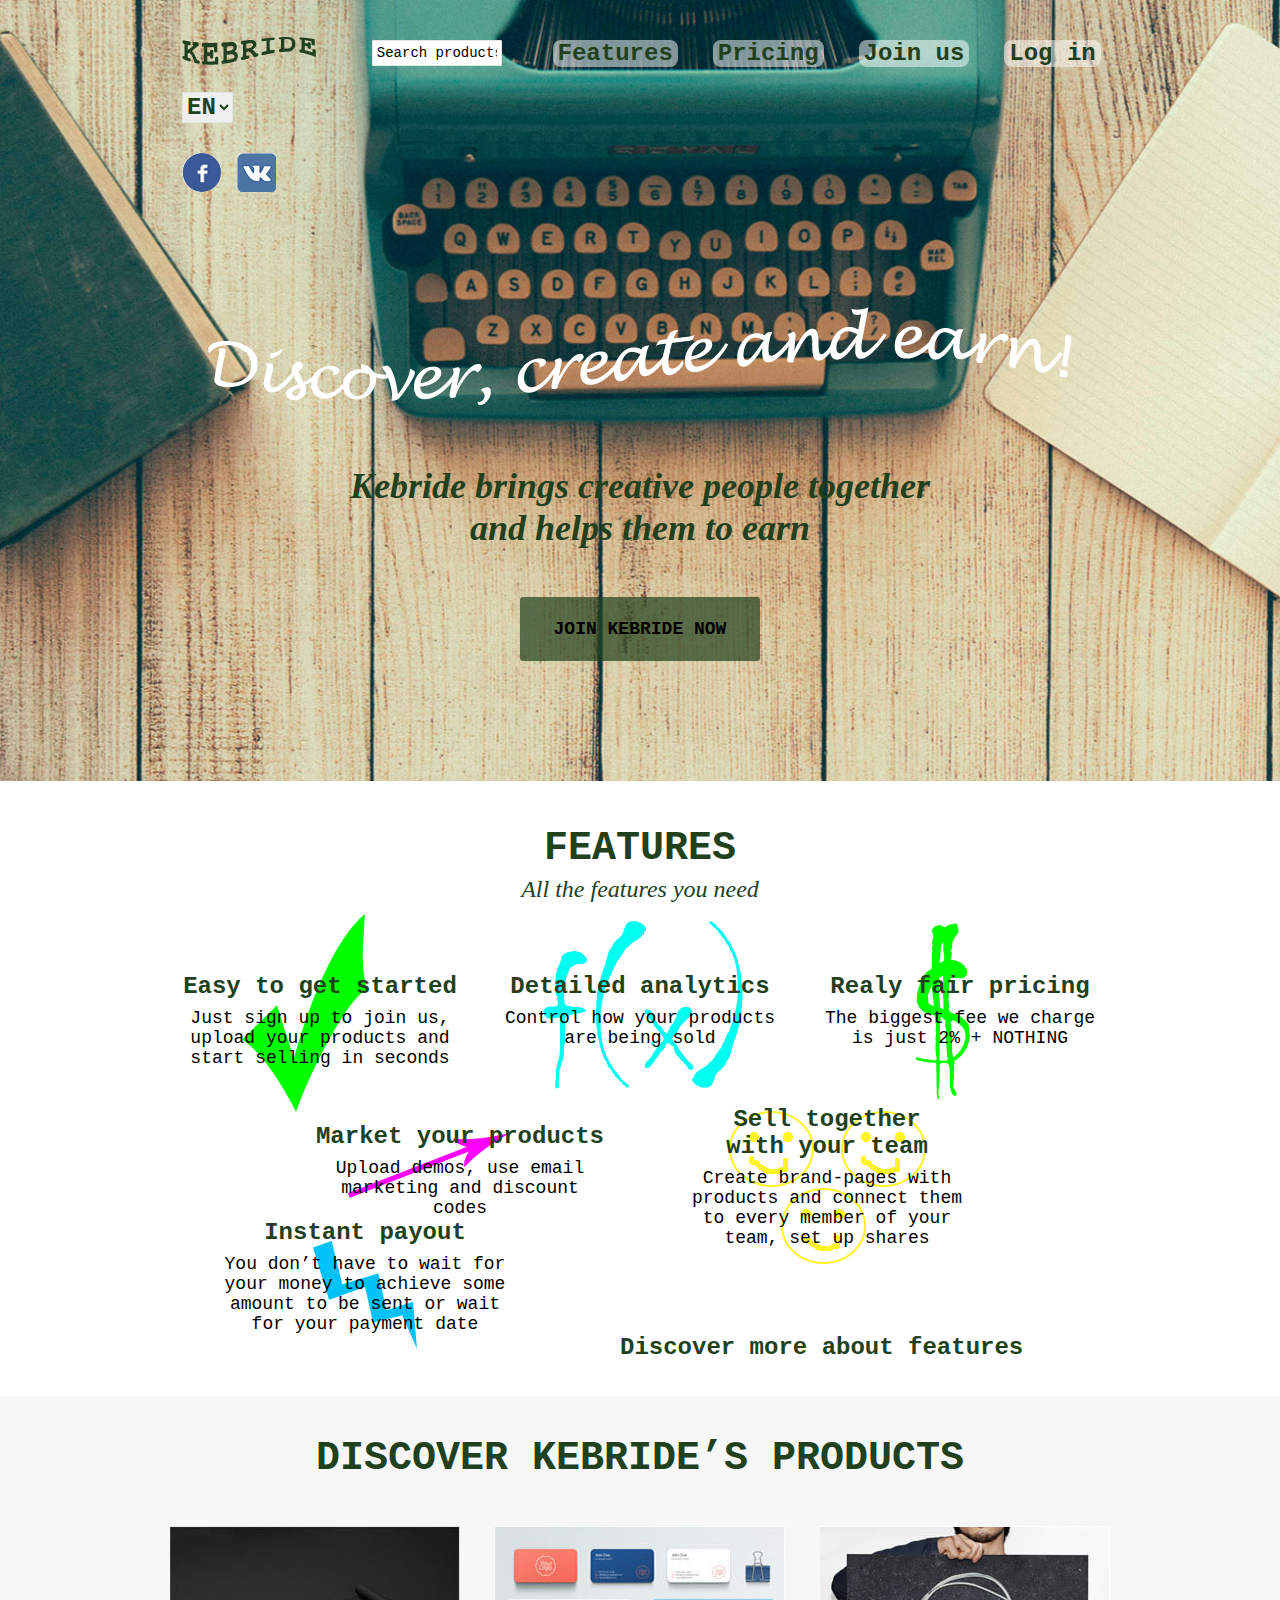
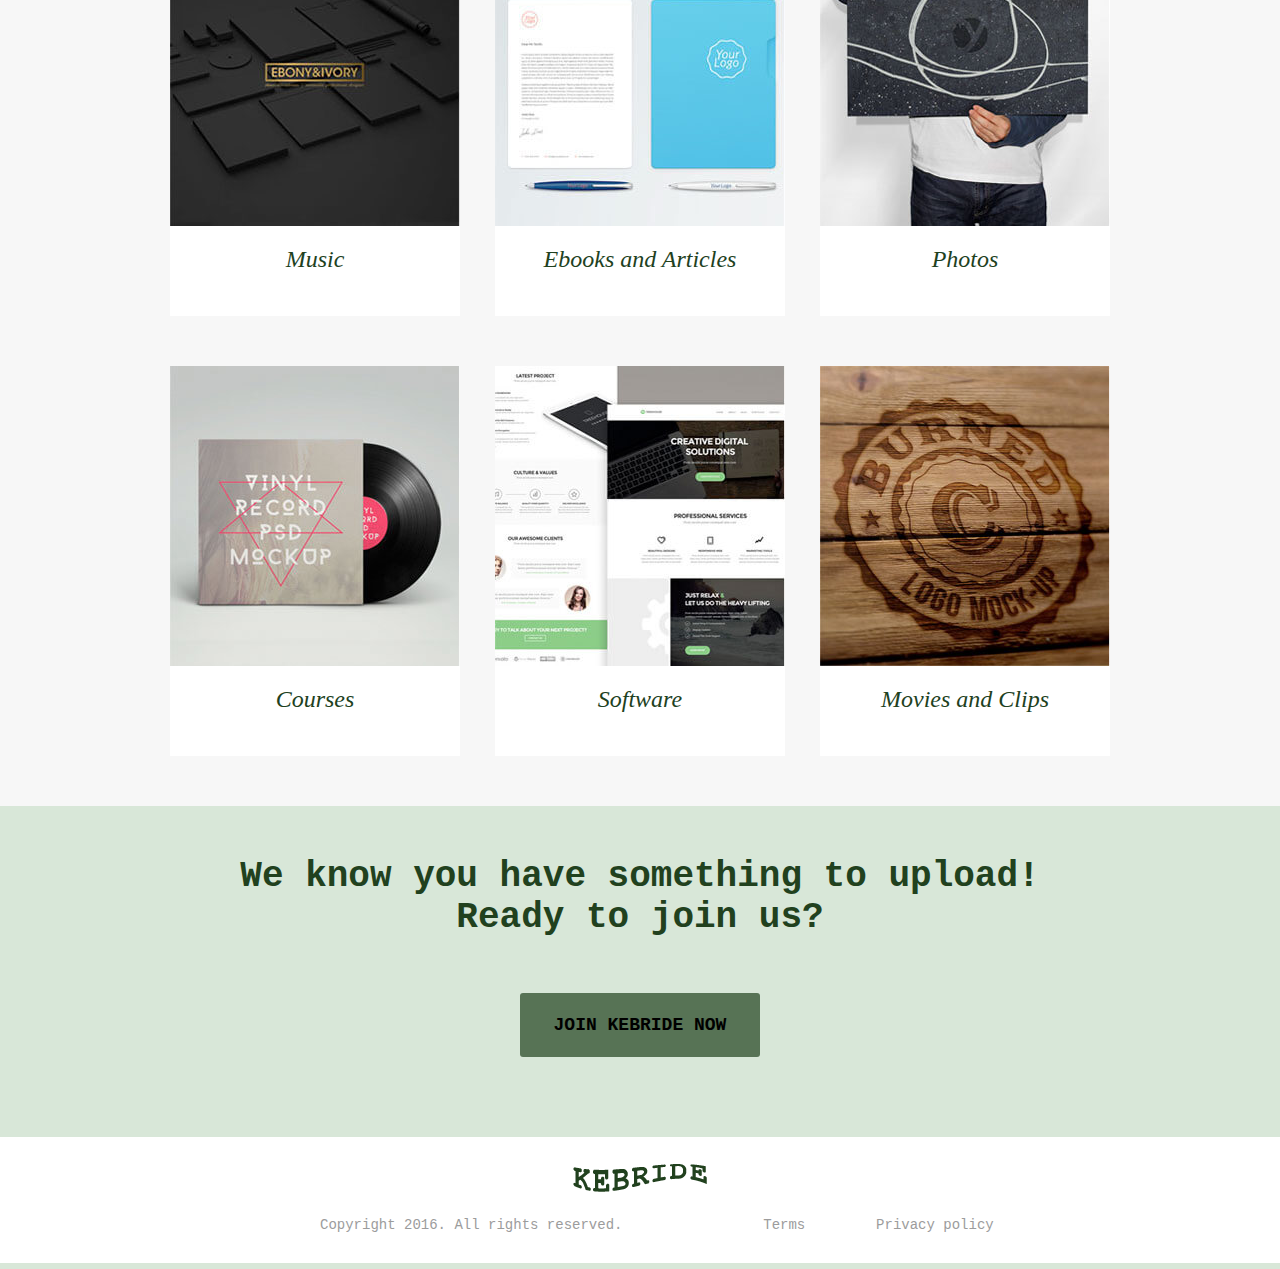
==== commit 4a32fc48: "28-10-2016" ====
--- a/index.html
+++ b/index.html
@@ -8,6 +8,7 @@
     <link rel="icon" href="img/favicon.ico" type="image/x-icon">
     <link rel="stylesheet" href="css/normalize.css">
     <link rel="stylesheet" href="css/style.css">
+    <link rel="stylesheet" href="css/media.css">
     <title>KEBRIDE</title>
 </head>
 
@@ -15,6 +16,10 @@
     <header class="index-header">
         <div class="container">
             <img class="logo" src="img/logo.png" alt="logo" width="134" height="28">
+            <select class="select-mobile" name="select_lang" id="select_lang_mobile">
+                <option value="en">en</option>
+                <option value="ru">ru</option>
+            </select>
             <!--            -->
             <form class="search" action="search.php" method="get">
                 <input type="text" name="search" id="search" placeholder="Search products">
--- a/css/style.css
+++ b/css/style.css
@@ -15,14 +15,14 @@
     margin: 0 auto;
     padding-top: 40px;
     background: #c0c0c0 url(../img/bg-header.jpg) 50% 0 no-repeat;
-    /*    background-size: cover;*/
+    background-size: cover;
 }
 
 .container {
     max-width: 940px;
     margin: 0 auto;
     /*    font-size: 0;*/
-    outline: 1px solid red;
+    /*    outline: 1px solid red;*/
 }
 
 .reset-font {
@@ -31,11 +31,19 @@
 
 .logo {
     display: inline-block;
-    width: 134px;
-    margin-top: -3px;
-    margin-right: 45px;
-    margin-left: 12px;
-    vertical-align: top;
+    width: 7.4444em;
+    /*134*/
+    margin-top: -.1666em;
+    /*-3*/
+    margin-right: 2.5em;
+    /*45*/
+    margin-left: .6666em;
+    /*12*/
+    vertical-align: top;
+}
+
+.select-mobile {
+    display: none;
 }
 
 .search {
@@ -45,7 +53,8 @@
 }
 
 .search input[type=text] {
-    width: 120px;
+    width: 8.5714em;
+    /*120*/
     padding: 4px;
     color: #000;
     font-family: Courier;
@@ -98,8 +107,10 @@
 
 .index-menu ul li a {
     display: block;
-    margin-right: 35px;
-    padding: 0 5px;
+    margin-right: 1.4583em/*35px*/
+    ;
+    padding: 0 .2083em;
+    /*0 5px*/
     color: #21411e;
     font-family: Courier;
     font-size: 24px;
@@ -114,15 +125,16 @@
 }
 
 .index-menu ul li a:hover {
-    /*    color: #0f0;*/
     color: #000;
     background-color: rgba(255, 255, 255, .75);
 }
 
 .select {
     display: block;
-    margin-bottom: 30px;
-    margin-left: 12px;
+    margin-bottom: 1.25em;
+    /*30px*/
+    margin-left: .5em;
+    /*12px*/
     color: #21411e;
     font-family: Courier;
     font-size: 24px;
@@ -134,20 +146,24 @@
 }
 
 .slogan {
-    width: 864px;
-    height: 98px;
-    margin: 0 auto 60px auto;
+    width: 48em;
+    /*864px*/
+    height: 5.4444em;
+    /*98px;*/
+    margin: 0 auto 3.3333em auto;
+    /*60px*/
     background: url(../img/slogan.png) 0 0 no-repeat;
 }
 
 .fb,
 .vk {
     display: inline-block;
-    width: 39px;
-    height: 39px;
-    margin-right: 5px;
-    margin-bottom: 115px;
-    margin-left: 12px;
+    width: 2.1666em;
+    /*39px*/
+    height: 2.1666em;
+    /*39px*/
+    margin: 0 .2777em 6.3888em .6666em;
+    /*0 5px 115px 12px*/
     vertical-align: top;
     border-radius: 50%;
     background: url(../img/icon-fb.png) 0 0 no-repeat;
@@ -165,7 +181,8 @@
 }
 
 .index-title {
-    margin-bottom: 48px;
+    margin-bottom: 1.3333em;
+    /*48px*/
     color: #21411e;
     font-family: Lucida Handwriting;
     font-size: 36px;
@@ -176,10 +193,14 @@
 .btn {
     display: inline-block;
     vertical-align: top;
-    width: 240px;
-    margin-bottom: 120px;
-    margin-left: 350px;
-    padding: 22px 0;
+    width: 13.3333em;
+    /*240*/
+    margin-bottom: 6.6666em;
+    /*120*/
+    margin-left: 19.4444em;
+    /*350*/
+    padding: 1.2222em 0;
+    /*22 0*/
     color: #000;
     font-family: Courier;
     font-size: 18px;
@@ -229,6 +250,7 @@
 .feature-item {
     display: inline-block;
     vertical-align: top;
+    font-size: 18px;
 }
 
 .feature-item-title {
@@ -242,11 +264,12 @@
     margin: 0;
     color: #000;
     text-align: center;
-    font-size: 18px;
+    /*    font-size: 18px;*/
 }
 
 .item1 {
-    width: 280px;
+    width: 15.5555em;
+    /*280*/
     min-height: 200px;
     margin-right: 20px;
     padding: 0 10px 20px 10px;
@@ -761,8 +784,13 @@
 
 .inner-header {
     width: 100%;
-    margin: 0 auto;
+    margin: 0 auto 30px auto;
     padding-top: 40px;
+}
+
+.inner-header .logo {
+    margin-right: 10.2777em/*185px*/
+    ;
 }
 
 .inner-menu {
@@ -770,47 +798,188 @@
     margin-top: 0;
     padding: 0;
     vertical-align: top;
+    list-style: none;
+}
+
+.inner-menu li {
+    display: inline-block;
+    vertical-align: top;
+}
+
+.inner-menu li a:hover,
+.left-column ul li a:hover,
+.left-column-list-title a:hover {
+    color: #0f0;
+}
+
+.inner-menu-link-dashboard,
+.inner-menu-link-profile,
+.inner-menu-link-community {
+    position: relative;
+    display: inline-block;
+    margin-right: .4166em;
+    /*10*/
+    padding: 0 .2em .4166em 1.2916em;
+    /*0 5 10 31*/
+    vertical-align: top;
     font-size: 1.333em;
-    list-style: none;
-}
-
-.inner-menu li {
-    display: inline-block;
-    vertical-align: top;
-}
-
-.inner-menu li a {
-    
-}
-
-.inner-menu li a i {
-    color: #000;
-}
-
-.inner-menu li a:hover {
-    color: #0f0;
-}
-
-.inner-menu-link-dashboard {
-    position: relative;
-    display: inline-block;
-    padding: 5px 5px 5px 24px;
-    vertical-align: top;
+    font-weight: bold;
     color: #21411e;
     text-decoration: none;
 }
 
-.inner-menu-link-dashboard:before {
+.inner-menu-link-profile {
+    padding-left: .9166em;
+    /*22*/
+}
+
+.inner-menu-link-community {
+    padding-left: 1.041em;
+    /*25*/
+}
+
+.inner-menu-link-dashboard:before,
+.inner-menu-link-profile:before,
+.inner-menu-link-community:before,
+.inner-notice:before,
+.inner-user-submenu:before {
     position: absolute;
-    top: 1px;
+    top: 4px;
     left: 1px;
     width: 25px;
     height: 25px;
     font-family: 'FontAwesome';
+    font-weight: normal;
+    font-size: .833em;
     content: '\f0ae';
     color: #000;
 }
 
-.inner-menu-link-dashboard.active-item:before {
+.inner-menu-link-profile:before {
+    content: '\f007';
+}
+
+.inner-menu-link-community:before {
+    content: '\f0ac';
+}
+
+.inner-menu-link-dashboard.active-item:before,
+.inner-menu-link-profile.active-item:before,
+.inner-menu-link-community.active-item:before {
     color: #0f0;
+}
+
+.inner-notice,
+.inner-user-submenu {
+    position: relative;
+    display: inline-block;
+    vertical-align: top;
+    width: 20px;
+    height: 30px;
+    margin-right: 10px;
+}
+
+.inner-user-submenu {
+    width: 30px;
+    margin-right: 0;
+}
+
+.inner-notice:before {
+    top: 7px;
+    font-weight: bold;
+    content: '\f0a2';
+}
+
+.inner-user-submenu:before {
+    top: 1px;
+    font-size: 1.5em;
+    content: '\f1c5';
+}
+
+.left-column {
+    float: left;
+    width: 145px;
+    margin-top: 15px;
+    margin-right: 10px;
+}
+
+.left-column-list-title {
+    display: block;
+    margin-bottom: 5px;
+    font-size: 1.333em;
+    font-weight: bold;
+    color: #21411e;
+    text-align: right;
+}
+
+.left-column-list-title a {
+    text-decoration: none;
+    color: #214111;
+}
+
+.left-column ul {
+    margin: 0;
+    margin-bottom: 17px;
+    padding: 0;
+    list-style: none;
+}
+
+.left-column ul li a {
+    display: block;
+    margin-bottom: 3px;
+    font-size: 18px;
+    font-weight: bold;
+    color: #21411e;
+    text-align: right;
+    text-decoration: none;
+}
+
+.left-column ul li a span {
+    display: block;
+}
+
+.left-column .active-item {
+    color: #0f0;
+}
+
+.right-column {
+    float: right;
+    width: 780px;
+    min-height: 500px;
+    background-color: #f7f7f7;
+    border-radius: 15px;
+}
+
+.select-date,
+.select-product {
+    float: right;
+    margin-top: 20px;
+    margin-right: 20px;
+    font-size: 1.333em;
+    font-weight: bold;
+    color: #21411e;
+}
+
+.select-date input[type=date] {
+    width: 247px;
+    height: 31px;
+    outline: none;
+}
+
+.select-product select {
+    width: 252px;
+    height: 35px;
+    outline: none;
+}
+
+.total-period,
+.total-all {
+    font-size: 1.666em;
+    font-weight: bold;
+    color: #21411e;
+    text-align: center;
+}
+
+.total-all {
+    font-size: 1.333em;
 }--- a/css/media.css
+++ b/css/media.css
@@ -0,0 +1,64 @@
+/*---  Размер экрана меньше 480px ---*/
+
+@media screen and (max-width: 480px) {
+    .index-header {
+        background-position: 41%;
+    }
+    .logo {
+        margin-bottom: 20px;
+    }
+    .select-mobile {
+        display: inline-block;
+        vertical-align: top;
+        margin-bottom: 15px;
+        margin-left: 12px;
+        color: #21411e;
+        font-family: Courier;
+        font-size: 24px;
+        font-weight: bold;
+        text-transform: uppercase;
+        border: 1px solid #e1e6e1;
+        border-radius: 1px;
+        outline: none;
+    }
+    .search {
+        display: block;
+        width: 280px;
+        padding: 10px;
+    }
+    .search input[type=text] {
+        width: 280px;
+        font-size: 18px;
+    }
+    .index-menu ul li {
+        display: block;
+    }
+    .index-menu ul li a {
+        width: 225px;
+        margin-right: 0;
+        margin-bottom: 10px;
+        padding: 10px;
+        text-align: center;
+        background-color: #fff;
+    }
+    .btn {
+        margin-bottom: 20px;
+        margin-left: 38px;
+    }
+    .features-link {
+        margin-left: 10px;
+    }
+    .select {
+        display: none;
+    }
+}
+
+
+/*---  Размер экрана больше 481px и меньше 650px ---*/
+
+@media screen and (min-width:481px) and (max-width:650px) {}
+
+
+/*---   Размер экрана больше 651px и меньше 770px    ----*/
+
+@media screen and (min-width:651px) and (max-width:770px) {}